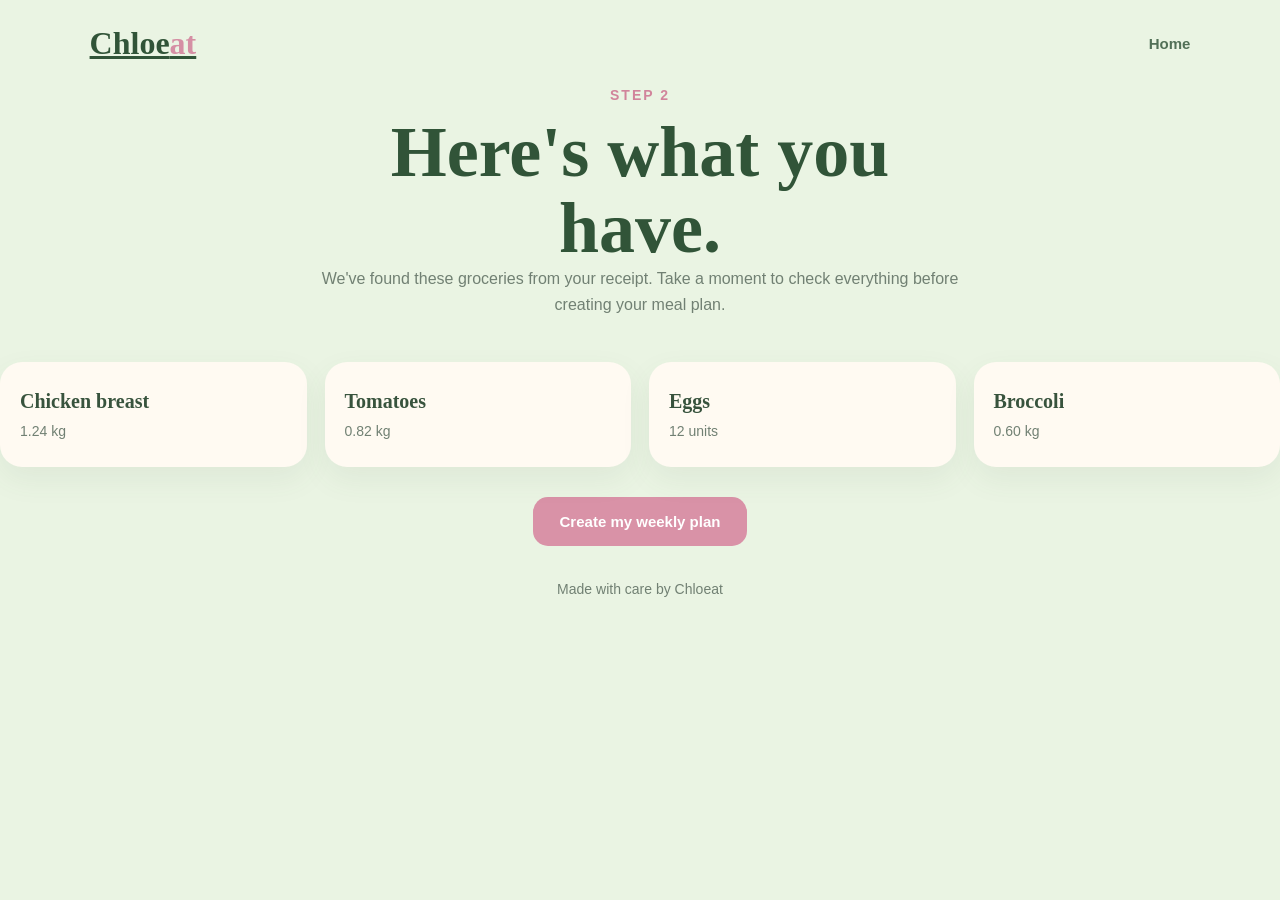
==== kitchen.html @ e2c926ec "kitchen.html" ====
<!DOCTYPE html>
<html lang="en">
<head>
    <meta charset="UTF-8">
    <meta name="viewport" content="width=device-width, initial-scale=1.0">
    <title>Your Kitchen | Chloeat</title>

    <link rel="stylesheet" href="style.css">
</head>

<body>

    <header>
        <a href="index.html" class="logo">
            Chloe<span>at</span>
        </a>

        <nav>
            <a href="index.html">Home</a>
        </nav>
    </header>


    <main>

        <section class="kitchen-page">

            <div class="section-header">
                <p class="small-title">STEP 2</p>

                <h1>Here's what you have.</h1>

                <p>
                    We've found these groceries from your receipt.
                    Take a moment to check everything before creating your meal plan.
                </p>
            </div>


            <div class="inventory">

                <div class="inventory-item">
                    <h3>Chicken breast</h3>
                    <p>1.24 kg</p>
                </div>

                <div class="inventory-item">
                    <h3>Tomatoes</h3>
                    <p>0.82 kg</p>
                </div>

                <div class="inventory-item">
                    <h3>Eggs</h3>
                    <p>12 units</p>
                </div>

                <div class="inventory-item">
                    <h3>Broccoli</h3>
                    <p>0.60 kg</p>
                </div>

            </div>


            <button class="plan-button">
                Create my weekly plan
            </button>

        </section>

    </main>


    <footer>
        Made with care by Chloeat
    </footer>

</body>
</html>
---- style.css ----
/* ==============================
   BASIC SETUP
============================== */

* {
    box-sizing: border-box;
    margin: 0;
    padding: 0;
}

html {
    scroll-behavior: smooth;
}

body {
    min-height: 100vh;

    font-family: Arial, sans-serif;

    color: #38533d;
    background: #eaf4e3;

    overflow-x: hidden;
}

button,
input,
select {
    font-family: inherit;
}


/* ==============================
   HEADER
============================== */

header {
    width: 100%;
    padding: 25px 7%;

    display: flex;
    justify-content: space-between;
    align-items: center;
}

.logo {
    font-family: Georgia, serif;
    font-size: 32px;
    font-weight: bold;

    color: #315438;
}

.logo span {
    color: #d58fa4;
}

nav a {
    text-decoration: none;

    color: #527057;

    margin-left: 28px;

    font-size: 15px;
    font-weight: 600;

    transition: 0.2s ease;
}

nav a:hover {
    color: #d1849b;
}


/* ==============================
   HERO SECTION
============================== */
.hero {
    position: relative;

    width: 100%;
    max-width: 1100px;

    margin: 45px auto 0;
    padding: 20px;

    isolation: isolate;
}

.hero-card {
    position: relative;
    z-index: 2;

    width: 100%;
    max-width: 1100px;

    margin: 0 auto;

    background: #fffaf2;

    border-radius: 38px;

    padding: 75px 45px 80px;

    text-align: center;

    box-shadow:
        0 20px 50px rgba(73, 105, 73, 0.12);
}

.small-title {
    margin-bottom: 18px;

    color: #d1849b;

    font-size: 14px;
    font-weight: bold;

    letter-spacing: 2px;
    text-transform: uppercase;
}

h1 {
    max-width: 800px;

    margin: 0 auto;

    font-family: Georgia, serif;

    font-size: clamp(42px, 7vw, 72px);

    line-height: 1.05;

    color: #315438;
}

.hero-text {
    max-width: 650px;

    margin: 25px auto 0;

    color: #68786a;

    font-size: 18px;
    line-height: 1.7;
}


/* ==============================
   RECEIPT SCANNER
============================== */

.scanner-area {
    max-width: 700px;

    margin: 42px auto 0;

    text-align: center;
}

.scanner-area h2 {
    margin-bottom: 12px;

    color: #38533d;

    font-family: Georgia, serif;

    font-size: 23px;
}

.scanner-area > p {
    margin-bottom: 22px;

    color: #7c887e;

    font-size: 14px;
    line-height: 1.6;
}


/* Keep upload area inside hero */

.scan-wrapper {
    display: flex;

    justify-content: center;
    align-items: center;

    width: 100%;

    margin: 0 auto;
}


/* Hide actual file input */

#receipt-upload {
    display: none;
}


/* Scan button */

.scan-button {
    display: inline-flex;

    align-items: center;
    justify-content: center;

    min-width: 210px;

    padding: 17px 30px;

    border-radius: 15px;

    background: #d992a7;

    color: white;

    font-size: 15px;
    font-weight: bold;

    cursor: pointer;

    transition:
        background 0.2s ease,
        transform 0.2s ease,
        box-shadow 0.2s ease;
}

.scan-button:hover {
    background: #c97f96;

    transform: translateY(-2px);

    box-shadow:
        0 8px 20px rgba(201, 127, 150, 0.2);
}


/* Scanner note */

.scanner-note {
    margin-top: 14px !important;
    margin-bottom: 0 !important;

    color: #8b968c !important;

    font-size: 13px !important;
}


/* ==============================
   MANUAL OPTION
============================== */

.manual-option {
    max-width: 600px;

    margin: 45px auto 0;

    padding-top: 30px;

    border-top: 1px solid #e7dfd4;
}

.manual-option p {
    margin-bottom: 12px;

    color: #557453;

    font-size: 15px;
    font-weight: bold;
}

.manual-button {
    border: none;

    padding: 12px 20px;

    border-radius: 12px;

    background: #dcebd4;

    color: #557453;

    font-size: 14px;
    font-weight: bold;

    cursor: pointer;

    transition: 0.2s ease;
}

.manual-button:hover {
    background: #cfe2c6;

    transform: translateY(-1px);
}


/* ==============================
   BOTANICAL DECORATIONS
============================== */

.leaf {
    position: absolute;

    width: 55px;
    height: 90px;

    background: #a9c79c;

    border-radius: 100% 0 100% 0;

    opacity: 0.75;

    pointer-events: none;

    z-index: 1;
}

.leaf-one {
    top: 45px;
    left: -15px;

    transform: rotate(-30deg);
}

.leaf-two {
    top: 120px;
    left: 20px;

    transform: rotate(20deg) scale(0.75);
}

.leaf-three {
    right: -10px;
    bottom: 100px;

    transform: rotate(150deg);
}

.leaf-four {
    right: 35px;
    bottom: 45px;

    transform: rotate(110deg) scale(0.75);
}


/* ==============================
   FLOWERS
============================== */

.flower {
    position: absolute;

    width: 55px;
    height: 55px;

    z-index: 3;

    pointer-events: none;
}


/* Petals */

.flower::before {
    content: "";

    position: absolute;

    width: 22px;
    height: 22px;

    top: 16px;
    left: 16px;

    background: #efb2c1;

    border-radius: 50%;

    box-shadow:
        0 -15px 0 #efb2c1,
        15px 0 0 #efb2c1,
        0 15px 0 #efb2c1,
        -15px 0 0 #efb2c1;
}


/* Flower center */

.flower span {
    position: absolute;

    width: 13px;
    height: 13px;

    top: 21px;
    left: 21px;

    background: #e1a05e;

    border-radius: 50%;

    z-index: 2;
}


/* Flower positions */

.flower-one {
    top: 28px;
    right: 70px;

    transform: rotate(15deg);
}

.flower-two {
    bottom: 50px;
    left: 50px;

    transform: scale(0.8) rotate(-15deg);
}


/* ==============================
   GENERAL SECTION HEADER
============================== */

.section-header {
    max-width: 650px;

    margin: 0 auto 45px;

    text-align: center;
}

.section-header .small-title {
    margin-bottom: 12px;
}

.section-header h2 {
    margin-bottom: 15px;

    color: #315438;

    font-family: Georgia, serif;

    font-size: 42px;
    line-height: 1.15;
}

.section-header > p:last-child {
    color: #718073;

    font-size: 16px;
    line-height: 1.6;
}


/* ==============================
   KITCHEN
============================== */

.kitchen {
    max-width: 1000px;

    margin: 100px auto;

    padding: 0 25px;

    text-align: center;
}

.inventory {
    display: grid;

    grid-template-columns: repeat(4, 1fr);

    gap: 18px;
}

.inventory-item {
    padding: 28px 20px;

    background: #fffaf2;

    border-radius: 22px;

    box-shadow:
        0 12px 30px rgba(73, 105, 73, 0.08);
}

.inventory-item h3 {
    margin-bottom: 10px;

    color: #38533d;

    font-family: Georgia, serif;

    font-size: 20px;
}

.inventory-item p {
    color: #718073;

    font-size: 14px;
}


/* ==============================
   BUTTONS
============================== */

.plan-button {
    display: block;

    margin: 30px auto 0;

    border: none;

    padding: 16px 27px;

    border-radius: 15px;

    background: #d992a7;

    color: white;

    font-size: 15px;
    font-weight: bold;

    cursor: pointer;

    transition: 0.2s ease;
}

.plan-button:hover {
    background: #c97f96;

    transform: translateY(-2px);
}


/* ==============================
   WEEKLY MEAL PLAN
============================== */

.meal-plan {
    max-width: 1100px;

    margin: 100px auto;

    padding: 0 25px;
}

.weekly-plan {
    display: grid;

    grid-template-columns: repeat(5, 1fr);

    gap: 15px;
}

.meal-day {
    padding: 25px 18px;

    background: #fffaf2;

    border-radius: 22px;

    box-shadow:
        0 12px 30px rgba(73, 105, 73, 0.08);
}

.meal-day h3 {
    margin-bottom: 15px;

    color: #d1849b;

    font-size: 14px;

    text-transform: uppercase;

    letter-spacing: 1px;
}

.meal-day h4 {
    margin-bottom: 12px;

    color: #38533d;

    font-family: Georgia, serif;

    font-size: 19px;

    line-height: 1.3;
}

.meal-day p {
    color: #718073;

    font-size: 13px;

    line-height: 1.5;
}


/* ==============================
   HOW IT WORKS
============================== */

.how-it-works {
    max-width: 1000px;

    margin: 100px auto;

    padding: 0 25px;

    text-align: center;
}

.steps {
    display: grid;

    grid-template-columns: repeat(3, 1fr);

    gap: 22px;
}

.step {
    background: #fffaf2;

    border-radius: 25px;

    padding: 35px 25px;

    box-shadow:
        0 12px 30px rgba(73, 105, 73, 0.08);
}

.step-number {
    width: 45px;
    height: 45px;

    margin: 0 auto 20px;

    display: flex;

    align-items: center;
    justify-content: center;

    border-radius: 50%;

    background: #dcebd4;

    color: #557453;

    font-weight: bold;
}

.step h3 {
    margin-bottom: 12px;

    color: #38533d;

    font-family: Georgia, serif;

    font-size: 23px;
}

.step p {
    color: #718073;

    font-size: 15px;

    line-height: 1.6;
}


/* ==============================
   FOOTER
============================== */

footer {
    padding: 35px 20px 45px;

    text-align: center;

    color: #718073;

    font-size: 14px;
}


/* ==============================
   MOBILE
============================== */

@media (max-width: 750px) {

    /* HEADER */

    header {
        padding: 20px;
    }

    nav {
        display: none;
    }


    /* HERO */
@media (max-width: 750px) {

    .hero {
        width: 100%;
        max-width: none;

        margin-top: 25px;
        padding: 10px 15px;
    }

    .hero-card {
        width: 100%;
        max-width: none;

        margin: 0 auto;

        padding: 55px 22px 60px;

        border-radius: 28px;
    }

    /* the rest of your mobile CSS... */
}

    h1 {
        font-size: 43px;
    }

    .hero-text {
        font-size: 16px;
    }


    /* SCANNER */

    .scanner-area {
        margin-top: 35px;
    }

    .scanner-area h2 {
        font-size: 21px;
    }

    .scan-wrapper {
        width: 100%;
    }

    .scan-button {
        width: 100%;

        padding: 16px;
    }


    /* MANUAL OPTION */

    .manual-option {
        margin-top: 40px;
    }

    .manual-button {
        width: 100%;
    }


    /* FLOWERS */

    .flower-one {
        top: 20px;
        right: 8px;

        transform: scale(0.7) rotate(15deg);
    }

    .flower-two {
        bottom: 25px;
        left: 8px;

        transform: scale(0.6) rotate(-15deg);
    }


    /* LEAVES */

    .leaf-one {
        top: 25px;
        left: -30px;

        transform: rotate(-30deg) scale(0.75);
    }

    .leaf-two {
        top: 100px;
        left: -25px;

        transform: rotate(20deg) scale(0.6);
    }

    .leaf-three {
        right: -30px;
        bottom: 100px;

        transform: rotate(150deg) scale(0.75);
    }

    .leaf-four {
        right: -20px;
        bottom: 35px;

        transform: rotate(110deg) scale(0.6);
    }


    /* SECTION HEADERS */

    .section-header {
        margin-bottom: 30px;
    }

    .section-header h2 {
        font-size: 35px;
    }


    /* KITCHEN */

    .kitchen {
        margin: 70px auto;

        padding: 0 15px;
    }

    .inventory {
        grid-template-columns: 1fr 1fr;

        gap: 12px;
    }

    .inventory-item {
        padding: 22px 15px;
    }

    .inventory-item h3 {
        font-size: 18px;
    }

    .plan-button {
        width: 100%;
    }


    /* MEAL PLAN */

    .meal-plan {
        margin: 70px auto;

        padding: 0 15px;
    }

    .weekly-plan {
        grid-template-columns: 1fr;

        gap: 15px;
    }

    .meal-day {
        padding: 23px;
    }


    /* HOW IT WORKS */

    .how-it-works {
        margin: 70px auto;

        padding: 0 15px;
    }

    .steps {
        grid-template-columns: 1fr;
    }

}
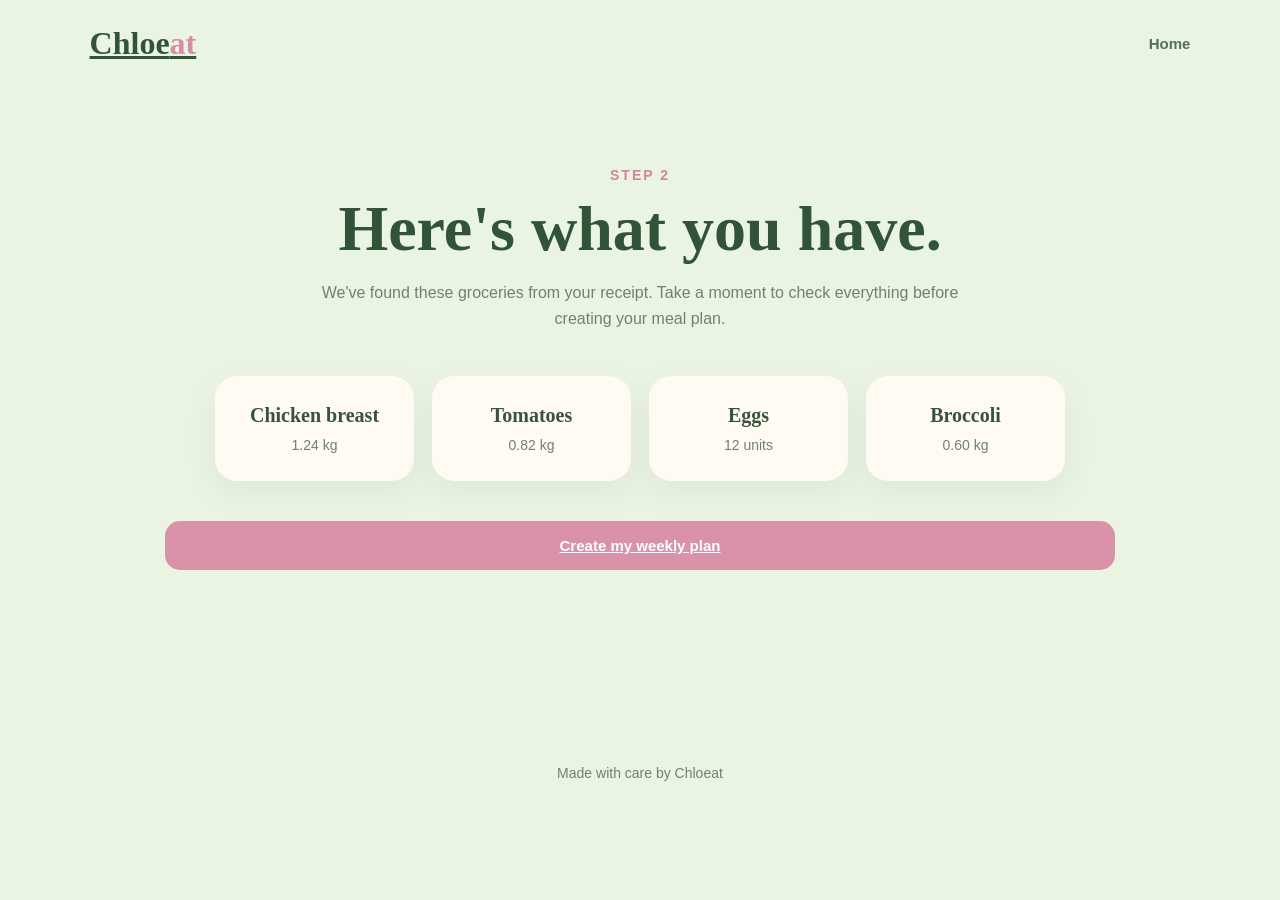
==== commit aca7cd75: "kitchen.html" ====
--- a/kitchen.html
+++ b/kitchen.html
@@ -62,10 +62,9 @@
             </div>
 
 
-            <button class="plan-button">
-                Create my weekly plan
-            </button>
-
+            <a href="week.html" class="plan-button">
+    Create my weekly plan
+</a>
         </section>
 
     </main>
--- a/style.css
+++ b/style.css
@@ -898,3 +898,71 @@
     }
 
 }
+/* YOUR KITCHEN PAGE */
+
+.kitchen-page {
+    max-width: 1000px;
+    margin: 80px auto;
+    padding: 0 25px 80px;
+    text-align: center;
+}
+
+.kitchen-page .section-header {
+    max-width: 650px;
+    margin: 0 auto 45px;
+}
+
+.kitchen-page .section-header h1 {
+    margin-bottom: 18px;
+    color: #315438;
+    font-family: Georgia, serif;
+    font-size: clamp(42px, 7vw, 64px);
+    line-height: 1.05;
+}
+
+.kitchen-page .section-header > p:last-child {
+    color: #718073;
+    font-size: 16px;
+    line-height: 1.6;
+}
+
+.kitchen-page .inventory {
+    max-width: 850px;
+    margin: 0 auto;
+}
+
+.kitchen-page .plan-button {
+    margin-top: 40px;
+}
+/* YOUR WEEK PAGE */
+
+.week-page {
+    max-width: 1100px;
+    margin: 80px auto;
+    padding: 0 25px 80px;
+    text-align: center;
+}
+
+.week-page .section-header {
+    max-width: 650px;
+    margin: 0 auto 50px;
+}
+
+.week-page .section-header h1 {
+    margin-bottom: 18px;
+    color: #315438;
+    font-family: Georgia, serif;
+    font-size: clamp(42px, 7vw, 64px);
+    line-height: 1.05;
+}
+
+.week-page .section-header > p:last-child {
+    color: #718073;
+    font-size: 16px;
+    line-height: 1.6;
+}
+
+.week-page .weekly-plan {
+    max-width: 1000px;
+    margin: 0 auto;
+}
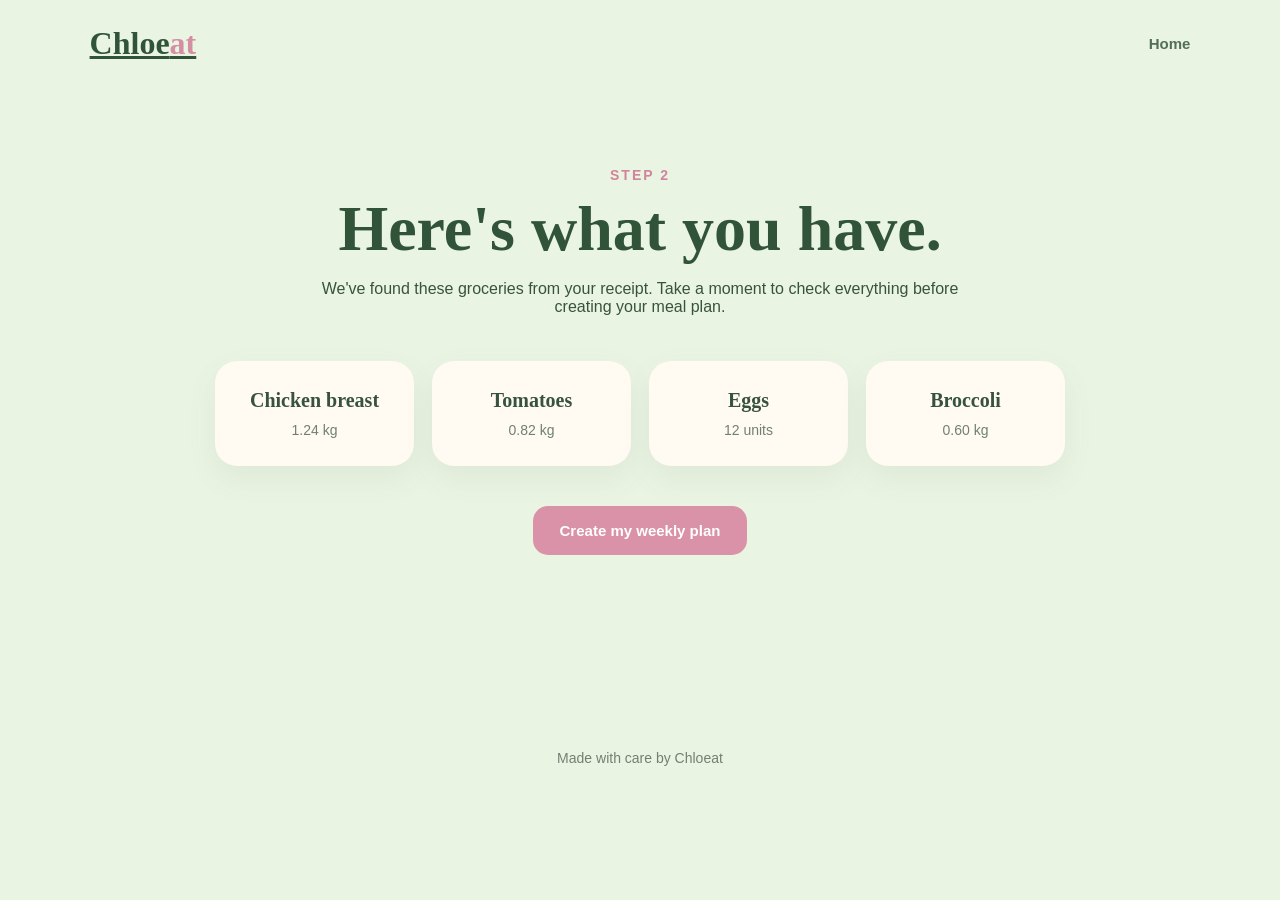
==== commit 399e8ada: "kitchen.html" ====
--- a/kitchen.html
+++ b/kitchen.html
@@ -30,10 +30,13 @@
 
                 <h1>Here's what you have.</h1>
 
-                <p>
-                    We've found these groceries from your receipt.
-                    Take a moment to check everything before creating your meal plan.
-                </p>
+               <p>
+    We've found these groceries from your receipt.
+    Take a moment to check everything before creating your meal plan.
+</p>
+
+<p id="receipt-status" class="receipt-status"></p>
+                
             </div>
 
 
--- a/style.css
+++ b/style.css
@@ -966,3 +966,9 @@
     max-width: 1000px;
     margin: 0 auto;
 }
+.plan-button {
+    display: inline-flex;
+    align-items: center;
+    justify-content: center;
+    text-decoration: none;
+}
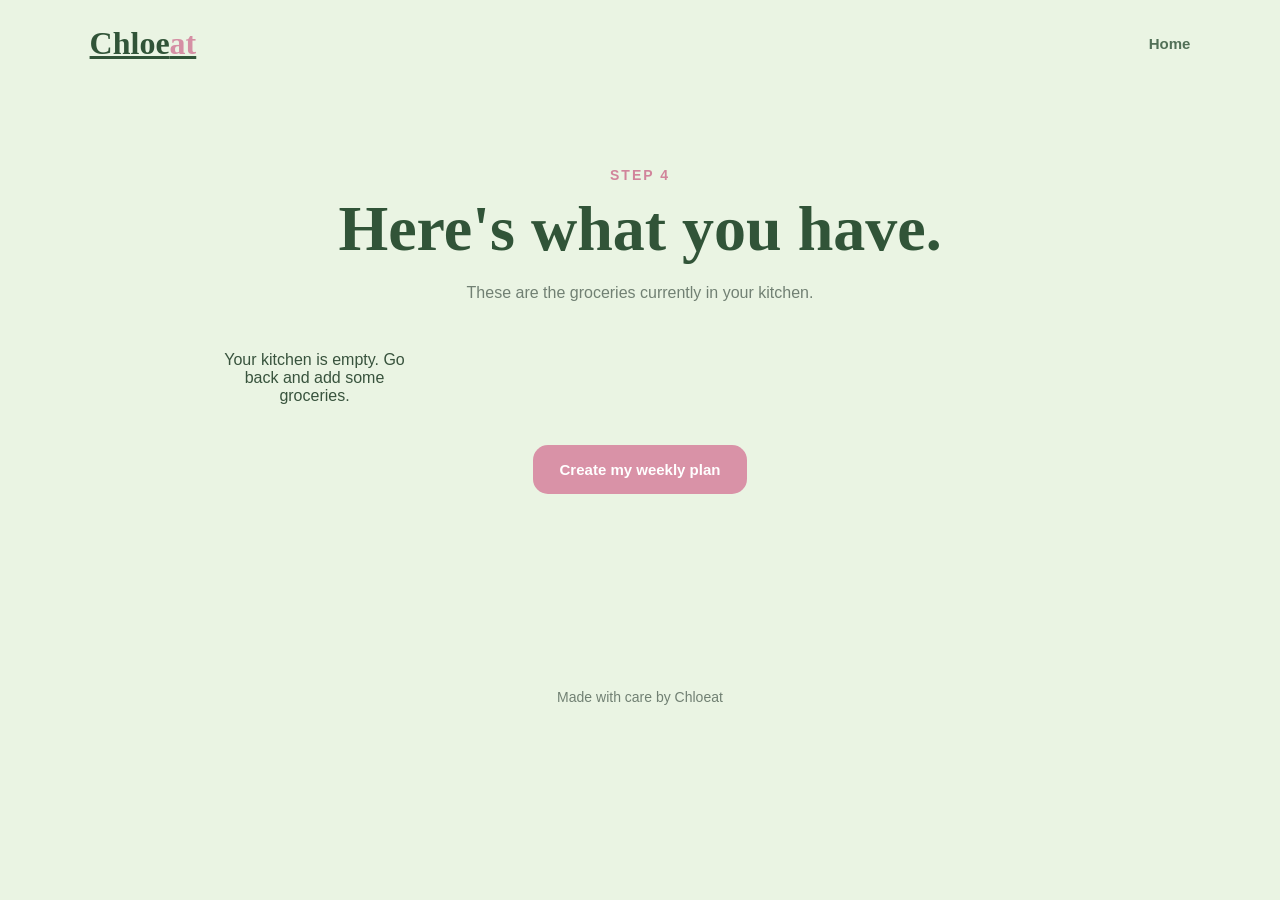
==== commit a4d9faf4: "kitchen.html" ====
--- a/kitchen.html
+++ b/kitchen.html
@@ -1,8 +1,10 @@
 <!DOCTYPE html>
 <html lang="en">
+
 <head>
     <meta charset="UTF-8">
     <meta name="viewport" content="width=device-width, initial-scale=1.0">
+
     <title>Your Kitchen | Chloeat</title>
 
     <link rel="stylesheet" href="style.css">
@@ -11,6 +13,7 @@
 <body>
 
     <header>
+
         <a href="index.html" class="logo">
             Chloe<span>at</span>
         </a>
@@ -18,6 +21,7 @@
         <nav>
             <a href="index.html">Home</a>
         </nav>
+
     </header>
 
 
@@ -26,56 +30,125 @@
         <section class="kitchen-page">
 
             <div class="section-header">
-                <p class="small-title">STEP 2</p>
+
+                <p class="small-title">STEP 4</p>
 
                 <h1>Here's what you have.</h1>
 
-               <p>
-    We've found these groceries from your receipt.
-    Take a moment to check everything before creating your meal plan.
-</p>
-
-<p id="receipt-status" class="receipt-status"></p>
-                
-            </div>
-
-
-            <div class="inventory">
-
-                <div class="inventory-item">
-                    <h3>Chicken breast</h3>
-                    <p>1.24 kg</p>
-                </div>
-
-                <div class="inventory-item">
-                    <h3>Tomatoes</h3>
-                    <p>0.82 kg</p>
-                </div>
-
-                <div class="inventory-item">
-                    <h3>Eggs</h3>
-                    <p>12 units</p>
-                </div>
-
-                <div class="inventory-item">
-                    <h3>Broccoli</h3>
-                    <p>0.60 kg</p>
-                </div>
+                <p>
+                    These are the groceries currently in your kitchen.
+                </p>
 
             </div>
 
 
-            <a href="week.html" class="plan-button">
-    Create my weekly plan
-</a>
+            <div
+                class="inventory"
+                id="inventory"
+            >
+
+                <!-- Groceries will be added here by JavaScript -->
+
+            </div>
+
+
+            <a
+                href="week.html"
+                class="plan-button"
+            >
+                Create my weekly plan
+            </a>
+
         </section>
 
     </main>
 
 
     <footer>
-        Made with care by Chloeat
+
+        <p>
+            Made with care by Chloeat
+        </p>
+
     </footer>
 
+
+    <script>
+
+        /*
+         * GET THE GROCERIES SAVED ON THE REVIEW PAGE
+         */
+
+        const savedGroceries =
+            localStorage.getItem("groceries");
+
+
+        const inventory =
+            document.getElementById("inventory");
+
+
+        /*
+         * DISPLAY THE GROCERIES
+         */
+
+        if (savedGroceries) {
+
+            const groceries =
+                JSON.parse(savedGroceries);
+
+
+            groceries.forEach(function (grocery) {
+
+                const item =
+                    document.createElement("div");
+
+
+                item.className =
+                    "inventory-item";
+
+
+                item.innerHTML = `
+
+                    <h3>
+                        ${grocery.name}
+                    </h3>
+
+                    <p>
+                        ${grocery.quantity}
+                    </p>
+
+                `;
+
+
+                inventory.appendChild(item);
+
+            });
+
+        }
+
+
+        /*
+         * IF THERE ARE NO GROCERIES
+         */
+
+        if (
+            !savedGroceries ||
+            JSON.parse(savedGroceries).length === 0
+        ) {
+
+            inventory.innerHTML = `
+
+                <p class="empty-kitchen">
+                    Your kitchen is empty.
+                    Go back and add some groceries.
+                </p>
+
+            `;
+
+        }
+
+    </script>
+
 </body>
+
 </html>
--- a/style.css
+++ b/style.css
@@ -972,3 +972,200 @@
     justify-content: center;
     text-decoration: none;
 }
+/* PROCESSING PAGE */
+
+.processing-page {
+    max-width: 800px;
+    margin: 120px auto;
+    padding: 40px 25px 100px;
+    text-align: center;
+}
+
+.processing-icon {
+    width: 80px;
+    height: 80px;
+    margin: 0 auto 30px;
+    display: flex;
+    align-items: center;
+    justify-content: center;
+    border-radius: 50%;
+    background: #dcebd4;
+    color: #d1849b;
+    font-size: 35px;
+    animation: gentle-spin 2.5s linear infinite;
+}
+
+.processing-page h1 {
+    max-width: 700px;
+    margin: 0 auto;
+    color: #315438;
+    font-family: Georgia, serif;
+    font-size: clamp(40px, 6vw, 60px);
+    line-height: 1.1;
+}
+
+.processing-text {
+    max-width: 500px;
+    margin: 25px auto 0;
+    color: #718073;
+    font-size: 16px;
+    line-height: 1.7;
+}
+
+.loading-dots {
+    display: flex;
+    justify-content: center;
+    gap: 8px;
+    margin-top: 35px;
+}
+
+.loading-dots span {
+    width: 8px;
+    height: 8px;
+    border-radius: 50%;
+    background: #d992a7;
+    animation: loading 1.2s infinite ease-in-out;
+}
+
+.loading-dots span:nth-child(2) {
+    animation-delay: 0.15s;
+}
+
+.loading-dots span:nth-child(3) {
+    animation-delay: 0.3s;
+}
+
+@keyframes loading {
+    0%, 80%, 100% {
+        transform: scale(0.7);
+        opacity: 0.5;
+    }
+
+    40% {
+        transform: scale(1);
+        opacity: 1;
+    }
+}
+
+@keyframes gentle-spin {
+    from {
+        transform: rotate(0deg);
+    }
+
+    to {
+        transform: rotate(360deg);
+    }
+}
+/* RECEIPT REVIEW PAGE */
+
+.review-page {
+    max-width: 900px;
+    margin: 80px auto;
+    padding: 0 25px 80px;
+    text-align: center;
+}
+
+.review-page .section-header {
+    max-width: 650px;
+    margin: 0 auto 45px;
+}
+
+.review-page .section-header h1 {
+    margin-bottom: 18px;
+    color: #315438;
+    font-family: Georgia, serif;
+    font-size: clamp(42px, 7vw, 64px);
+    line-height: 1.05;
+}
+
+.review-page .section-header > p:last-child {
+    color: #718073;
+    font-size: 16px;
+    line-height: 1.6;
+}
+
+.review-list {
+    max-width: 750px;
+    margin: 0 auto;
+    display: flex;
+    flex-direction: column;
+    gap: 15px;
+}
+
+.review-item {
+    display: flex;
+    align-items: center;
+    justify-content: space-between;
+    gap: 20px;
+    padding: 22px 25px;
+    background: #fffaf2;
+    border-radius: 20px;
+    box-shadow: 0 10px 25px rgba(73, 105, 73, 0.08);
+    text-align: left;
+}
+
+.review-item h3 {
+    margin-bottom: 6px;
+    color: #38533d;
+    font-size: 17px;
+}
+
+.review-item p {
+    color: #718073;
+    font-size: 14px;
+}
+
+.review-item button {
+    border: none;
+    background: transparent;
+    color: #c77f93;
+    font-size: 14px;
+    font-weight: 600;
+    cursor: pointer;
+}
+
+.review-item button:hover {
+    color: #a95f76;
+}
+
+.review-page .plan-button {
+    margin-top: 35px;
+}
+/* REVIEW INPUTS */
+
+.review-item input {
+    display: block;
+    border: none;
+    outline: none;
+    background: transparent;
+}
+
+.item-name {
+    color: #38533d;
+    font-size: 17px;
+    font-weight: 600;
+    margin-bottom: 8px;
+}
+
+.item-quantity {
+    color: #718073;
+    font-size: 14px;
+}
+
+.review-item input:focus {
+    border-bottom: 1px solid #d992a7;
+}
+
+.add-item-button {
+    margin-top: 25px;
+    border: none;
+    background: transparent;
+    color: #c77f93;
+    font-size: 14px;
+    font-weight: 600;
+    cursor: pointer;
+}
+
+.add-item-button:hover {
+    color: #a95f76;
+}
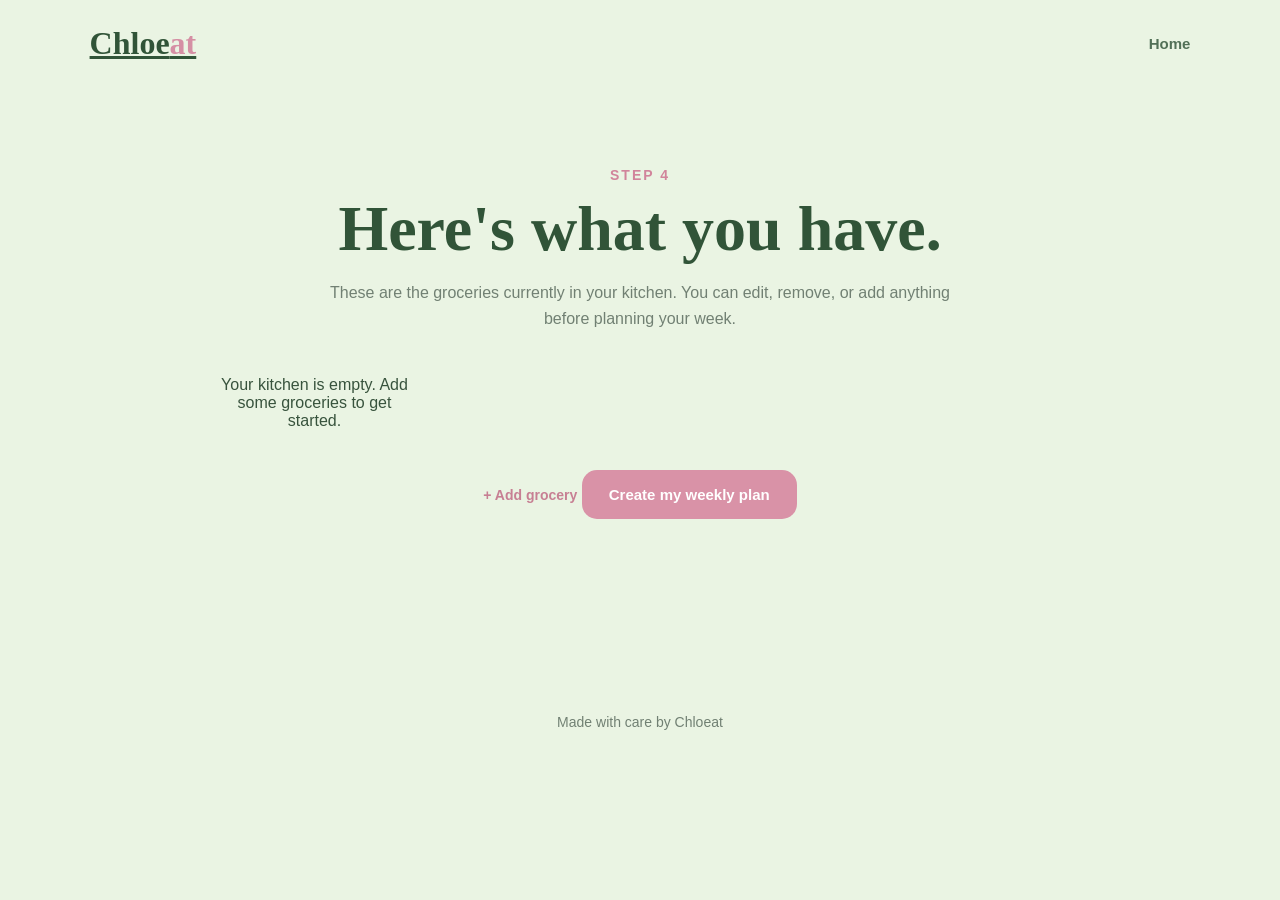
==== commit 0ed4c58b: "kitchen.html" ====
--- a/kitchen.html
+++ b/kitchen.html
@@ -37,24 +37,45 @@
 
                 <p>
                     These are the groceries currently in your kitchen.
+                    You can edit, remove, or add anything before planning your week.
                 </p>
 
             </div>
 
+
+            <!-- ==============================
+                 GROCERY LIST
+            ============================== -->
 
             <div
                 class="inventory"
                 id="inventory"
             >
 
-                <!-- Groceries will be added here by JavaScript -->
-
             </div>
 
+
+            <!-- ==============================
+                 ADD GROCERY
+            ============================== -->
+
+            <button
+                type="button"
+                class="add-item-button"
+                id="add-grocery"
+            >
+                + Add grocery
+            </button>
+
+
+            <!-- ==============================
+                 WEEKLY PLAN BUTTON
+            ============================== -->
 
             <a
                 href="week.html"
                 class="plan-button"
+                id="plan-button"
             >
                 Create my weekly plan
             </a>
@@ -76,28 +97,61 @@
     <script>
 
         /*
-         * GET THE GROCERIES SAVED ON THE REVIEW PAGE
+         * GET SAVED GROCERIES
          */
+
+        let groceries = [];
 
         const savedGroceries =
             localStorage.getItem("groceries");
 
 
+        if (savedGroceries) {
+
+            groceries =
+                JSON.parse(savedGroceries);
+
+        }
+
+
+        /*
+         * DISPLAY GROCERIES
+         */
+
         const inventory =
             document.getElementById("inventory");
 
 
-        /*
-         * DISPLAY THE GROCERIES
-         */
-
-        if (savedGroceries) {
-
-            const groceries =
-                JSON.parse(savedGroceries);
-
-
-            groceries.forEach(function (grocery) {
+        function displayGroceries() {
+
+            inventory.innerHTML = "";
+
+
+            /*
+             * EMPTY KITCHEN
+             */
+
+            if (groceries.length === 0) {
+
+                inventory.innerHTML = `
+
+                    <p class="empty-kitchen">
+                        Your kitchen is empty.
+                        Add some groceries to get started.
+                    </p>
+
+                `;
+
+                return;
+
+            }
+
+
+            /*
+             * CREATE EACH GROCERY CARD
+             */
+
+            groceries.forEach(function (grocery, index) {
 
                 const item =
                     document.createElement("div");
@@ -109,13 +163,32 @@
 
                 item.innerHTML = `
 
-                    <h3>
-                        ${grocery.name}
-                    </h3>
-
-                    <p>
-                        ${grocery.quantity}
-                    </p>
+                    <div class="kitchen-item-content">
+
+                        <input
+                            class="kitchen-name"
+                            type="text"
+                            value="${grocery.name}"
+                            data-index="${index}"
+                        >
+
+                        <input
+                            class="kitchen-quantity"
+                            type="text"
+                            value="${grocery.quantity}"
+                            data-index="${index}"
+                        >
+
+                    </div>
+
+
+                    <button
+                        type="button"
+                        class="kitchen-remove"
+                        data-index="${index}"
+                    >
+                        Remove
+                    </button>
 
                 `;
 
@@ -124,28 +197,136 @@
 
             });
 
+
+            /*
+             * REMOVE BUTTONS
+             */
+
+            const removeButtons =
+                document.querySelectorAll(".kitchen-remove");
+
+
+            removeButtons.forEach(function (button) {
+
+                button.addEventListener("click", function () {
+
+                    const index =
+                        Number(button.dataset.index);
+
+
+                    groceries.splice(index, 1);
+
+
+                    localStorage.setItem(
+                        "groceries",
+                        JSON.stringify(groceries)
+                    );
+
+
+                    displayGroceries();
+
+                });
+
+            });
+
+
+            /*
+             * NAME EDITING
+             */
+
+            const nameInputs =
+                document.querySelectorAll(".kitchen-name");
+
+
+            nameInputs.forEach(function (input) {
+
+                input.addEventListener("change", function () {
+
+                    const index =
+                        Number(input.dataset.index);
+
+
+                    groceries[index].name =
+                        input.value.trim();
+
+
+                    localStorage.setItem(
+                        "groceries",
+                        JSON.stringify(groceries)
+                    );
+
+                });
+
+            });
+
+
+            /*
+             * QUANTITY EDITING
+             */
+
+            const quantityInputs =
+                document.querySelectorAll(".kitchen-quantity");
+
+
+            quantityInputs.forEach(function (input) {
+
+                input.addEventListener("change", function () {
+
+                    const index =
+                        Number(input.dataset.index);
+
+
+                    groceries[index].quantity =
+                        input.value.trim();
+
+
+                    localStorage.setItem(
+                        "groceries",
+                        JSON.stringify(groceries)
+                    );
+
+                });
+
+            });
+
         }
 
 
         /*
-         * IF THERE ARE NO GROCERIES
+         * ADD GROCERY BUTTON
          */
 
-        if (
-            !savedGroceries ||
-            JSON.parse(savedGroceries).length === 0
-        ) {
-
-            inventory.innerHTML = `
-
-                <p class="empty-kitchen">
-                    Your kitchen is empty.
-                    Go back and add some groceries.
-                </p>
-
-            `;
-
-        }
+        const addGroceryButton =
+            document.getElementById("add-grocery");
+
+
+        addGroceryButton.addEventListener("click", function () {
+
+            groceries.push({
+
+                name: "New grocery",
+
+                quantity: ""
+
+            });
+
+
+            localStorage.setItem(
+                "groceries",
+                JSON.stringify(groceries)
+            );
+
+
+            displayGroceries();
+
+        });
+
+
+        /*
+         * FIRST DISPLAY
+         */
+
+        displayGroceries();
 
     </script>
 
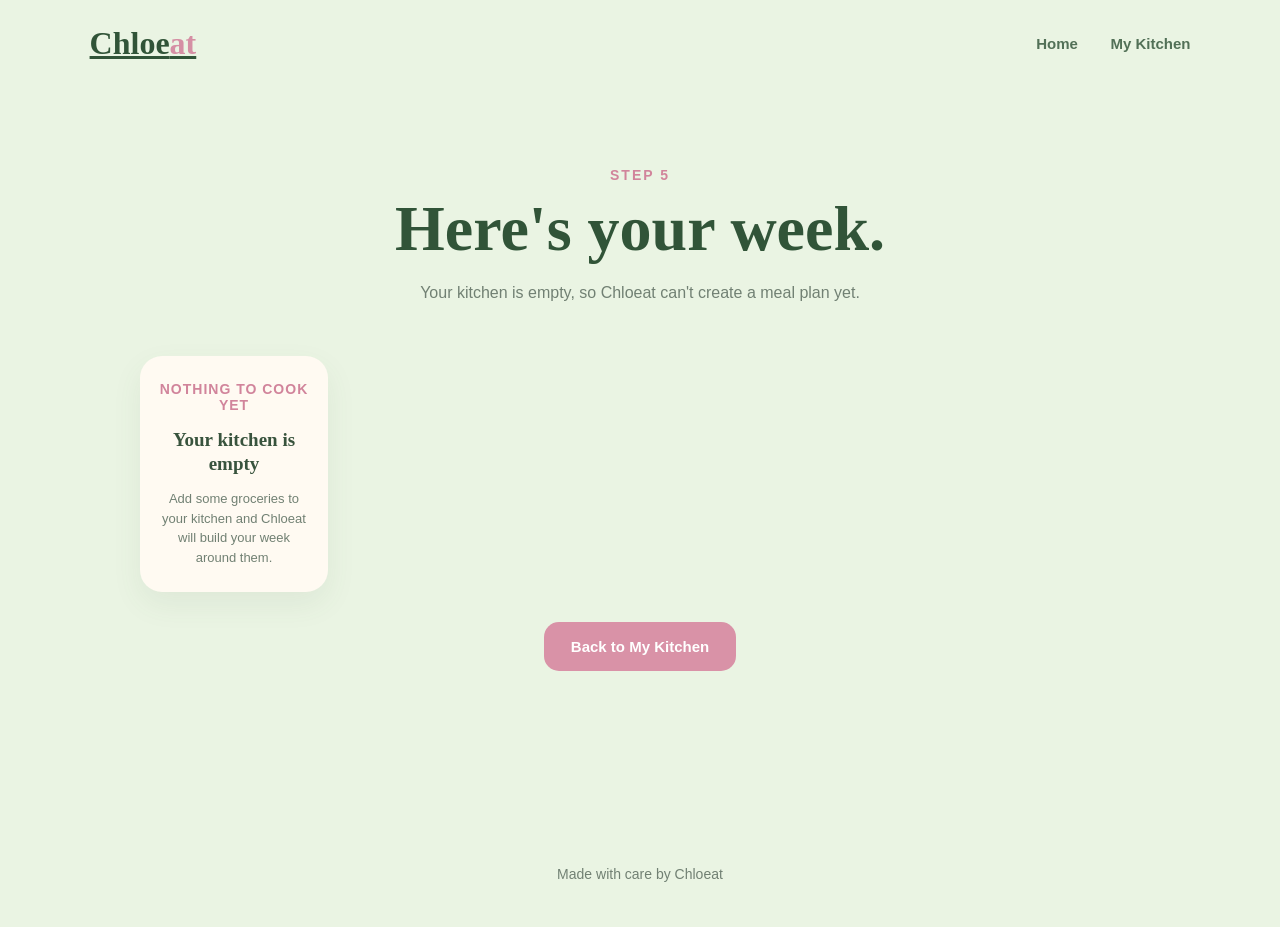
==== commit 43b0ea67: "kitchen.html" ====
--- a/kitchen.html
+++ b/kitchen.html
@@ -5,7 +5,7 @@
     <meta charset="UTF-8">
     <meta name="viewport" content="width=device-width, initial-scale=1.0">
 
-    <title>Your Kitchen | Chloeat</title>
+    <title>Your Week | Chloeat</title>
 
     <link rel="stylesheet" href="style.css">
 </head>
@@ -20,6 +20,7 @@
 
         <nav>
             <a href="index.html">Home</a>
+            <a href="kitchen.html">My Kitchen</a>
         </nav>
 
     </header>
@@ -27,57 +28,39 @@
 
     <main>
 
-        <section class="kitchen-page">
+        <section class="week-page">
 
             <div class="section-header">
 
-                <p class="small-title">STEP 4</p>
-
-                <h1>Here's what you have.</h1>
-
-                <p>
-                    These are the groceries currently in your kitchen.
-                    You can edit, remove, or add anything before planning your week.
+                <p class="small-title">STEP 5</p>
+
+                <h1>Here's your week.</h1>
+
+                <p id="week-description">
+                    Chloeat created these meals using the groceries
+                    currently in your kitchen.
                 </p>
 
             </div>
 
 
             <!-- ==============================
-                 GROCERY LIST
+                 WEEKLY PLAN
             ============================== -->
 
             <div
-                class="inventory"
-                id="inventory"
+                class="weekly-plan"
+                id="weekly-plan"
             >
 
             </div>
 
 
-            <!-- ==============================
-                 ADD GROCERY
-            ============================== -->
-
-            <button
-                type="button"
-                class="add-item-button"
-                id="add-grocery"
+            <a
+                href="kitchen.html"
+                class="plan-button"
             >
-                + Add grocery
-            </button>
-
-
-            <!-- ==============================
-                 WEEKLY PLAN BUTTON
-            ============================== -->
-
-            <a
-                href="week.html"
-                class="plan-button"
-                id="plan-button"
-            >
-                Create my weekly plan
+                Back to My Kitchen
             </a>
 
         </section>
@@ -97,15 +80,24 @@
     <script>
 
         /*
-         * GET SAVED GROCERIES
+         * GET GROCERIES FROM YOUR KITCHEN
          */
-
-        let groceries = [];
 
         const savedGroceries =
             localStorage.getItem("groceries");
 
 
+        const weeklyPlan =
+            document.getElementById("weekly-plan");
+
+
+        const weekDescription =
+            document.getElementById("week-description");
+
+
+        let groceries = [];
+
+
         if (savedGroceries) {
 
             groceries =
@@ -115,219 +107,326 @@
 
 
         /*
-         * DISPLAY GROCERIES
+         * IF THE KITCHEN IS EMPTY
          */
 
-        const inventory =
-            document.getElementById("inventory");
-
-
-        function displayGroceries() {
-
-            inventory.innerHTML = "";
-
-
-            /*
-             * EMPTY KITCHEN
-             */
-
-            if (groceries.length === 0) {
-
-                inventory.innerHTML = `
-
-                    <p class="empty-kitchen">
-                        Your kitchen is empty.
-                        Add some groceries to get started.
+        if (groceries.length === 0) {
+
+            weekDescription.textContent =
+                "Your kitchen is empty, so Chloeat can't create a meal plan yet.";
+
+
+            weeklyPlan.innerHTML = `
+
+                <div class="meal-day">
+
+                    <h3>
+                        Nothing to cook yet
+                    </h3>
+
+                    <h4>
+                        Your kitchen is empty
+                    </h4>
+
+                    <p>
+                        Add some groceries to your kitchen
+                        and Chloeat will build your week around them.
                     </p>
 
+                </div>
+
+            `;
+
+        }
+
+
+        /*
+         * OTHERWISE, CREATE THE MEAL PLAN
+         */
+
+        else {
+
+
+            /*
+             * CREATE A SEARCHABLE LIST
+             */
+
+            const groceryNames =
+                groceries
+                    .map(function (grocery) {
+
+                        return grocery.name
+                            .toLowerCase()
+                            .trim();
+
+                    });
+
+
+            /*
+             * CHECK WHETHER AN INGREDIENT EXISTS
+             */
+
+            function hasIngredient(words) {
+
+                return words.some(function (word) {
+
+                    return groceryNames.some(function (grocery) {
+
+                        return grocery.includes(word);
+
+                    });
+
+                });
+
+            }
+
+
+            /*
+             * STORE POSSIBLE MEALS
+             */
+
+            const possibleMeals = [];
+
+
+            /*
+             * CHICKEN MEAL
+             */
+
+            if (
+                hasIngredient([
+                    "chicken",
+                    "chicken breast",
+                    "chicken thigh"
+                ])
+            ) {
+
+                possibleMeals.push({
+
+                    title: "Chicken Rice Bowl",
+
+                    description:
+                        "Chicken with rice and vegetables from your kitchen.",
+
+                    ingredients:
+                        "Uses your chicken"
+
+                });
+
+            }
+
+
+            /*
+             * EGG MEAL
+             */
+
+            if (
+                hasIngredient([
+                    "egg",
+                    "eggs"
+                ])
+            ) {
+
+                possibleMeals.push({
+
+                    title: "Vegetable Omelette",
+
+                    description:
+                        "Eggs cooked with vegetables you already have.",
+
+                    ingredients:
+                        "Uses your eggs"
+
+                });
+
+            }
+
+
+            /*
+             * TOMATO MEAL
+             */
+
+            if (
+                hasIngredient([
+                    "tomato",
+                    "tomatoes"
+                ])
+            ) {
+
+                possibleMeals.push({
+
+                    title: "Tomato Pasta",
+
+                    description:
+                        "Pasta with fresh tomatoes from your kitchen.",
+
+                    ingredients:
+                        "Uses your tomatoes"
+
+                });
+
+            }
+
+
+            /*
+             * BROCCOLI MEAL
+             */
+
+            if (
+                hasIngredient([
+                    "broccoli"
+                ])
+            ) {
+
+                possibleMeals.push({
+
+                    title: "Broccoli Rice Bowl",
+
+                    description:
+                        "Broccoli with rice and ingredients from your kitchen.",
+
+                    ingredients:
+                        "Uses your broccoli"
+
+                });
+
+            }
+
+
+            /*
+             * POTATO MEAL
+             */
+
+            if (
+                hasIngredient([
+                    "potato",
+                    "potatoes"
+                ])
+            ) {
+
+                possibleMeals.push({
+
+                    title: "Roasted Potatoes",
+
+                    description:
+                        "Roasted potatoes with ingredients from your kitchen.",
+
+                    ingredients:
+                        "Uses your potatoes"
+
+                });
+
+            }
+
+
+            /*
+             * IF NO MEALS CAN BE CREATED
+             */
+
+            if (possibleMeals.length === 0) {
+
+                weekDescription.textContent =
+                    "Chloeat couldn't find enough recognizable ingredients to create a meal yet.";
+
+
+                weeklyPlan.innerHTML = `
+
+                    <div class="meal-day">
+
+                        <h3>
+                            Not enough ingredients
+                        </h3>
+
+                        <h4>
+                            Let's go back to your kitchen
+                        </h4>
+
+                        <p>
+                            Add some ingredients such as chicken,
+                            eggs, tomatoes, broccoli or potatoes.
+                        </p>
+
+                    </div>
+
                 `;
 
-                return;
-
-            }
-
-
-            /*
-             * CREATE EACH GROCERY CARD
-             */
-
-            groceries.forEach(function (grocery, index) {
-
-                const item =
-                    document.createElement("div");
-
-
-                item.className =
-                    "inventory-item";
-
-
-                item.innerHTML = `
-
-                    <div class="kitchen-item-content">
-
-                        <input
-                            class="kitchen-name"
-                            type="text"
-                            value="${grocery.name}"
-                            data-index="${index}"
-                        >
-
-                        <input
-                            class="kitchen-quantity"
-                            type="text"
-                            value="${grocery.quantity}"
-                            data-index="${index}"
-                        >
-
-                    </div>
-
-
-                    <button
-                        type="button"
-                        class="kitchen-remove"
-                        data-index="${index}"
-                    >
-                        Remove
-                    </button>
-
-                `;
-
-
-                inventory.appendChild(item);
-
-            });
-
-
-            /*
-             * REMOVE BUTTONS
-             */
-
-            const removeButtons =
-                document.querySelectorAll(".kitchen-remove");
-
-
-            removeButtons.forEach(function (button) {
-
-                button.addEventListener("click", function () {
-
-                    const index =
-                        Number(button.dataset.index);
-
-
-                    groceries.splice(index, 1);
-
-
-                    localStorage.setItem(
-                        "groceries",
-                        JSON.stringify(groceries)
+            }
+
+
+            /*
+             * DISPLAY THE AVAILABLE MEALS
+             */
+
+            else {
+
+                weekDescription.textContent =
+                    "These meals were created from the ingredients currently in your kitchen.";
+
+
+                const days = [
+                    "Monday",
+                    "Tuesday",
+                    "Wednesday",
+                    "Thursday",
+                    "Friday"
+                ];
+
+
+                const numberOfMeals =
+                    Math.min(
+                        possibleMeals.length,
+                        days.length
                     );
 
 
-                    displayGroceries();
-
-                });
-
-            });
-
-
-            /*
-             * NAME EDITING
-             */
-
-            const nameInputs =
-                document.querySelectorAll(".kitchen-name");
-
-
-            nameInputs.forEach(function (input) {
-
-                input.addEventListener("change", function () {
-
-                    const index =
-                        Number(input.dataset.index);
-
-
-                    groceries[index].name =
-                        input.value.trim();
-
-
-                    localStorage.setItem(
-                        "groceries",
-                        JSON.stringify(groceries)
+                for (
+                    let i = 0;
+                    i < numberOfMeals;
+                    i++
+                ) {
+
+                    const meal =
+                        possibleMeals[i];
+
+
+                    const mealCard =
+                        document.createElement("div");
+
+
+                    mealCard.className =
+                        "meal-day";
+
+
+                    mealCard.innerHTML = `
+
+                        <h3>
+                            ${days[i]}
+                        </h3>
+
+                        <h4>
+                            ${meal.title}
+                        </h4>
+
+                        <p>
+                            ${meal.description}
+                        </p>
+
+                        <small>
+                            ${meal.ingredients}
+                        </small>
+
+                    `;
+
+
+                    weeklyPlan.appendChild(
+                        mealCard
                     );
 
-                });
-
-            });
-
-
-            /*
-             * QUANTITY EDITING
-             */
-
-            const quantityInputs =
-                document.querySelectorAll(".kitchen-quantity");
-
-
-            quantityInputs.forEach(function (input) {
-
-                input.addEventListener("change", function () {
-
-                    const index =
-                        Number(input.dataset.index);
-
-
-                    groceries[index].quantity =
-                        input.value.trim();
-
-
-                    localStorage.setItem(
-                        "groceries",
-                        JSON.stringify(groceries)
-                    );
-
-                });
-
-            });
+                }
+
+            }
 
         }
 
-
-        /*
-         * ADD GROCERY BUTTON
-         */
-
-        const addGroceryButton =
-            document.getElementById("add-grocery");
-
-
-        addGroceryButton.addEventListener("click", function () {
-
-            groceries.push({
-
-                name: "New grocery",
-
-                quantity: ""
-
-            });
-
-
-            localStorage.setItem(
-                "groceries",
-                JSON.stringify(groceries)
-            );
-
-
-            displayGroceries();
-
-        });
-
-
-        /*
-         * FIRST DISPLAY
-         */
-
-        displayGroceries();
-
     </script>
 
 </body>
